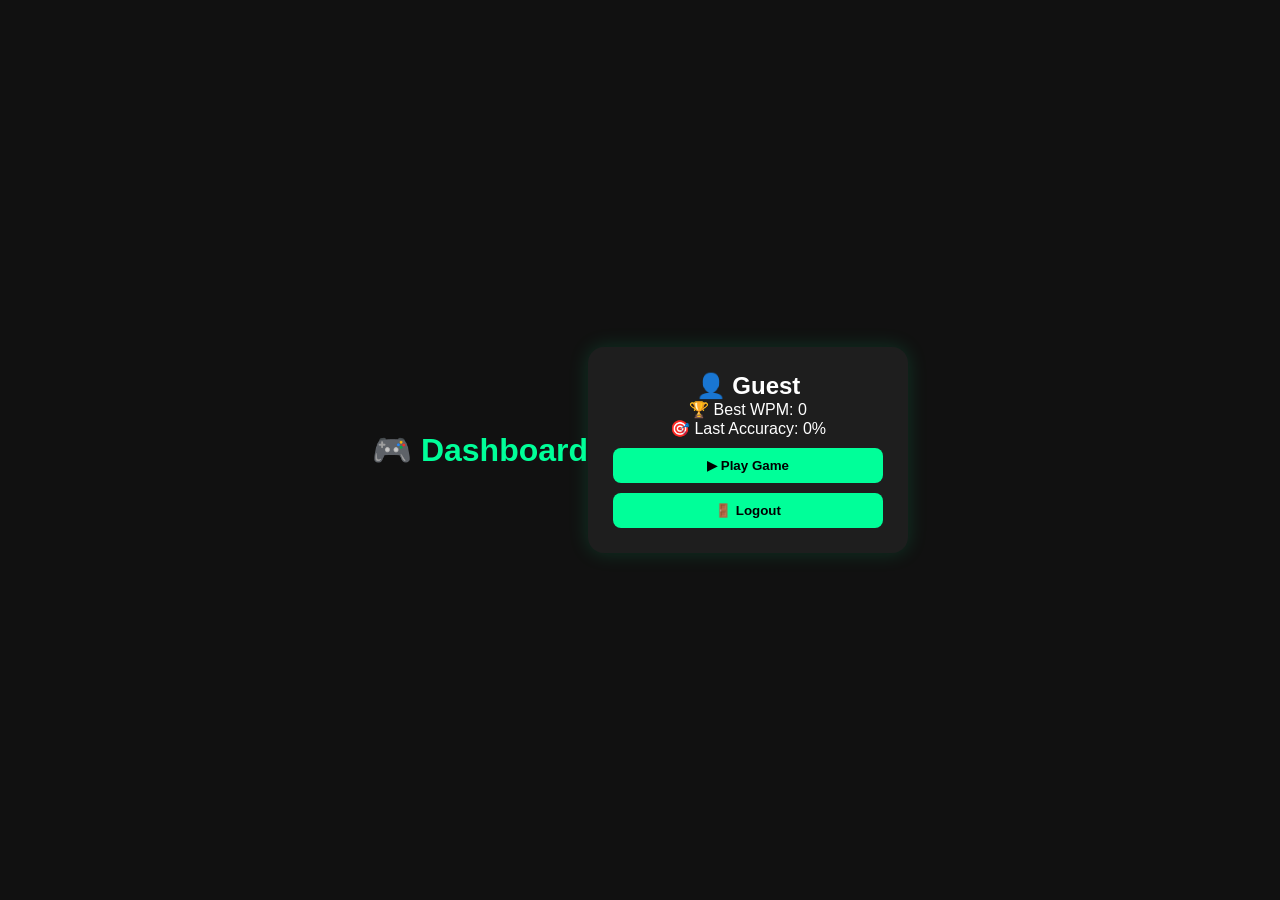
==== dashboard.html @ 45b15af0 "Typing game  files" ====
<!DOCTYPE html>
<html>
<head>
    <title>Dashboard</title>
    <link rel="stylesheet" href="style.css">
</head>
<body>

<div class="dash-container">

    <h1>🎮 Dashboard</h1>

    <div class="card">
        <h2 id="user"></h2>

        <p>🏆 Best WPM: <span id="bestWpm">0</span></p>
        <p>🎯 Last Accuracy: <span id="accuracy">0</span>%</p>

        <button onclick="playGame()">▶ Play Game</button>
        <button onclick="logout()">🚪 Logout</button>
    </div>

</div>

<script src="script.js"></script>

</body>
</html>
---- style.css ----
/* ===================== */
/* RESET                 */
/* ===================== */
* {
    margin: 0;
    padding: 0;
    box-sizing: border-box;
}

/* ===================== */
/* BASE BODY             */
/* ===================== */
body {
    font-family: Arial;
    background: #111;
    color: white;
}

/* ===================== */
/* GAME CENTER           */
/* ===================== */
.game-body {
    display: flex;
    justify-content: center;
    align-items: center;
    height: 100vh;
}

/* ===================== */
/* TOP ACTION BUTTONS    */
/* ===================== */
.top-actions {
    position: fixed;
    top: 10px;
    left: 10px;
    display: flex;
    gap: 10px;
    z-index: 999;
}

.top-actions button {
    padding: 8px 12px;
    border-radius: 8px;
    border: none;
    background: #00ff99;
    color: black;
    font-weight: bold;
    cursor: pointer;
}

.top-actions button:hover {
    background: #00cc77;
}

/* ===================== */
/* THEME BUTTON (TOP RIGHT) */
/* ===================== */
.top-controls {
    position: fixed;
    top: 10px;
    right: 10px;
    z-index: 9999;
}

#themeToggle {
    width: auto;
    padding: 8px 14px;
    border-radius: 10px;
    border: none;
    background: #00ff99;
    color: black;
    font-weight: bold;
    cursor: pointer;
    transition: 0.2s;
}

#themeToggle:hover {
    background: #00cc77;
    transform: scale(1.05);
}

/* ===================== */
/* MAIN CONTAINER        */
/* ===================== */
.container {
    width: 800px;
    background: #1e1e1e;
    padding: 20px;
    border-radius: 12px;
    box-shadow: 0 0 20px rgba(0,255,150,0.3);
}

/* ===================== */
/* TOP BAR               */
/* ===================== */
.top-bar {
    display: flex;
    justify-content: space-between;
    align-items: center;
}

h1 {
    color: #00ff99;
}

/* ===================== */
/* TEXT DISPLAY          */
/* ===================== */
#textDisplay {
    background: #2a2a2a;
    padding: 15px;
    border-radius: 8px;
    min-height: 80px;
    margin-bottom: 10px;
}

/* ===================== */
/* INPUT BOX             */
/* ===================== */
textarea {
    width: 100%;
    height: 100px;
    border: none;
    border-radius: 8px;
    padding: 10px;
    font-size: 16px;
    outline: none;
    background: #222;
    color: white;
}

/* ===================== */
/* BUTTONS               */
/* ===================== */
button {
    width: 100%;
    padding: 10px;
    margin-top: 10px;
    background: #00ff99;
    border: none;
    font-weight: bold;
    cursor: pointer;
    border-radius: 8px;
   
}

button:hover {
    background: #00cc77;
}

#restartBtn {
    background: #ff4444;
    color: white;
}

#restartBtn:hover {
    background: #cc3333;
}

/* ===================== */
/* STATS                 */
/* ===================== */
.stats {
    display: flex;
    justify-content: space-between;
    margin-top: 15px;
    flex-wrap: wrap;
    gap: 10px;
}

/* ===================== */
/* SELECT                */
/* ===================== */
select {
    width: 100%;
    padding: 8px;
    margin-top: 10px;
    border-radius: 8px;
}

/* ===================== */
/* COUNTDOWN             */
/* ===================== */
#countdown {
    text-align: center;
    font-size: 22px;
    color: #00ff99;
}

/* ===================== */
/* PROGRESS BAR          */
/* ===================== */
#progressBar {
    height: 8px;
    width: 100%;
    background: #333;
    border-radius: 10px;
    overflow: hidden;
    margin-bottom: 10px;
}

#progressBar div {
    height: 100%;
    background: linear-gradient(90deg, #00ff99, #00ccff);
    transition: width 0.2s ease;
}

/* ===================== */
/* AUTH PAGES            */
/* ===================== */
.auth-wrapper {
    height: 100vh;
    display: flex;
    justify-content: center;
    align-items: center;
    background: #111;
}

.auth-container {
    width: 350px;
    padding: 25px;
    background: #1e1e1e;
    border-radius: 12px;
    box-shadow: 0 0 20px rgba(0,255,150,0.2);
    text-align: center;
}

.auth-container input {
    width: 100%;
    padding: 12px;
    margin: 10px 0;
    border: 2px solid #333;
    border-radius: 8px;
    background: #2a2a2a;
    color: white;
    outline: none;
}

.auth-container input:focus {
    border-color: #00ff99;
    box-shadow: 0 0 8px #00ff99;
}
.auth-container a{
    font-size: 19px;
    color:red;
}
.auth-container p{
    margin-top: 10px;
}

/* ===================== */
/* BACK BUTTON           */
/* ===================== */
.back-btn {
    position: fixed;
    top: 20px;
    left: 20px;
    padding: 10px 16px;
    background: #00ff99;
    color: black;
    text-decoration: none;
    border-radius: 8px;
    font-weight: bold;
    z-index: 1000;
    transition: 0.2s;
}

.back-btn:hover {
    background: #00cc77;
    transform: scale(1.05);
}

/* ===================== */
/* DASHBOARD             */
/* ===================== */
.dash-container {
    height: 100vh;
    display: flex;
    justify-content: center;
    align-items: center;
}

.card {
    background: #1e1e1e;
    padding: 25px;
    border-radius: 16px;
    width: 320px;
    text-align: center;
    box-shadow: 0 0 20px rgba(0,255,150,0.15);
    animation: floatCard 4s ease-in-out infinite;
}

.card:hover {
    transform: translateY(-10px) scale(1.03);
    box-shadow: 0 0 35px rgba(0,255,150,0.35);
}

@keyframes floatCard {
    0% { transform: translateY(0); }
    50% { transform: translateY(-6px); }
    100% { transform: translateY(0); }
}

/* ===================== */
/* LIGHT MODE            */
/* ===================== */
body.light {
    background: #f5f5f5;
    color: #111;
}

body.light .container,
body.light .auth-container,
body.light .card {
    background: white;
    color: #111;
}

/* ===================== */
/* FIXED INPUT (SAFE MODE) */
/* ===================== */
body.light textarea#inputBox {
    background: #ffffff !important;
    color: #111 !important;

    border: 2px solid #00ff99;

    padding: 10px;
    font-size: 16px;

    border-radius: 8px;

    box-shadow: 0 0 10px rgba(0,0,0,0.15);

    width: 100%;
}

/* placeholder fix */
body.light textarea#inputBox::placeholder {
    color: #666;
}
body.light #textDisplay {
    background: #ffffff;
    color: #111111;
    border: 1px solid #ddd;
}
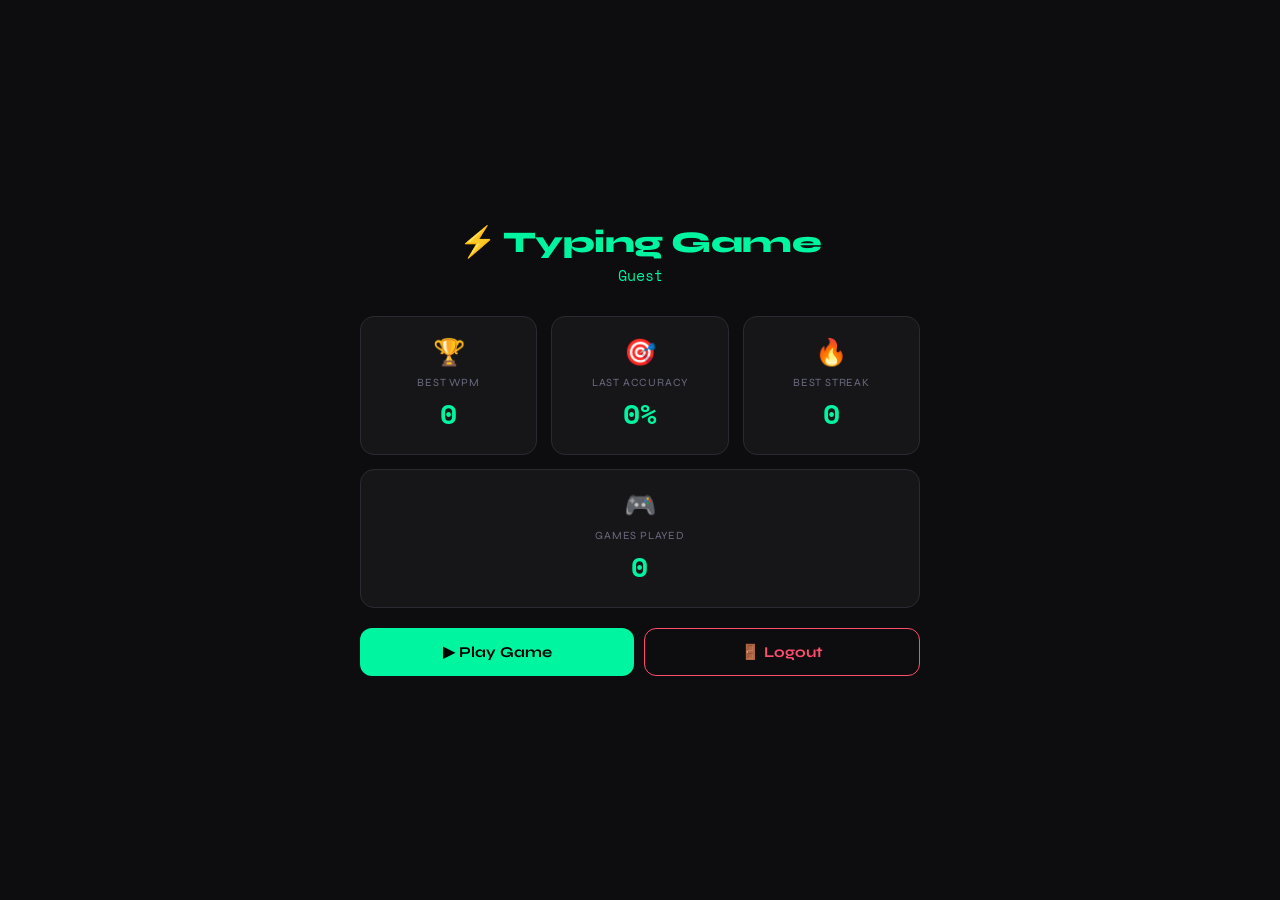
==== commit b81387b0: "Add gaming project files with fixed line endings" ====
--- a/dashboard.html
+++ b/dashboard.html
@@ -1,28 +1,47 @@
 <!DOCTYPE html>
-<html>
+<html lang="en">
 <head>
-    <title>Dashboard</title>
+    <meta charset="UTF-8">
+    <meta name="viewport" content="width=device-width, initial-scale=1.0">
+    <title>Dashboard — Typing Game</title>
     <link rel="stylesheet" href="style.css">
+    <script>if(localStorage.getItem("theme")==="light"){document.documentElement.classList.add("light-mode");}</script>
 </head>
-<body>
+<body class="dash-body">
 
-<div class="dash-container">
+<div class="dash-header">
+    <h1>⚡ Typing Game</h1>
+    <p id="dashUser" style="font-size:15px;color:var(--accent);margin-top:4px;"></p>
+</div>
 
-    <h1>🎮 Dashboard</h1>
+<div class="dash-grid">
+    <div class="dash-card">
+        <div class="dash-icon">🏆</div>
+        <div class="dash-stat-label">Best WPM</div>
+        <div class="dash-stat-value" id="dashBestWpm">0</div>
+    </div>
+    <div class="dash-card">
+        <div class="dash-icon">🎯</div>
+        <div class="dash-stat-label">Last Accuracy</div>
+        <div class="dash-stat-value" id="dashAccuracy">0%</div>
+    </div>
+    <div class="dash-card">
+        <div class="dash-icon">🔥</div>
+        <div class="dash-stat-label">Best Streak</div>
+        <div class="dash-stat-value" id="dashStreak">0</div>
+    </div>
+    <div class="dash-card" style="grid-column: span 3;">
+        <div class="dash-icon">🎮</div>
+        <div class="dash-stat-label">Games Played</div>
+        <div class="dash-stat-value" id="dashGames">0</div>
+    </div>
+</div>
 
-    <div class="card">
-        <h2 id="user"></h2>
-
-        <p>🏆 Best WPM: <span id="bestWpm">0</span></p>
-        <p>🎯 Last Accuracy: <span id="accuracy">0</span>%</p>
-
-        <button onclick="playGame()">▶ Play Game</button>
-        <button onclick="logout()">🚪 Logout</button>
-    </div>
-
+<div class="dash-actions">
+    <button onclick="playGame()">▶ Play Game</button>
+    <button class="btn-logout" onclick="logout()">🚪 Logout</button>
 </div>
 
 <script src="script.js"></script>
-
 </body>
-</html>+</html>
--- a/style.css
+++ b/style.css
@@ -1,30 +1,142 @@
+/* ===================== */
+/* FONTS                 */
+/* ===================== */
+@import url('https://fonts.googleapis.com/css2?family=Space+Mono:wght@400;700&family=Syne:wght@400;600;700;800&display=swap');
 
 /* ===================== */
 /* RESET                 */
 /* ===================== */
-* {
+*, *::before, *::after {
     margin: 0;
     padding: 0;
     box-sizing: border-box;
 }
 
 /* ===================== */
+/* CSS VARIABLES         */
+/* ===================== */
+:root {
+    --bg: #0d0d0f;
+    --surface: #161619;
+    --surface2: #1f1f24;
+    --border: #2a2a32;
+    --accent: #00f5a0;
+    --accent2: #00c8ff;
+    --danger: #ff4d6d;
+    --warn: #ffd166;
+    --text: #e8e8f0;
+    --muted: #6b6b80;
+    --radius: 12px;
+    --shadow: 0 0 40px rgba(0,245,160,0.08);
+}
+
+body.light {
+    --bg: #f0f0f5;
+    --surface: #ffffff;
+    --surface2: #f5f5fa;
+    --border: #dddde8;
+    --text: #111118;
+    --muted: #77778a;
+    --shadow: 0 0 40px rgba(0,0,0,0.08);
+}
+
+/* Applied immediately via JS before body renders */
+html.light-mode body,
+html.light-mode {
+    background: #f0f0f5;
+}
+
+/* Light mode - fix any elements with hardcoded dark colors */
+body.light textarea {
+    background: #ffffff;
+    color: #111118;
+    border-color: #dddde8;
+}
+
+body.light textarea:focus {
+    border-color: var(--accent);
+}
+
+body.light select {
+    background: #ffffff;
+    color: #111118;
+    border-color: #dddde8;
+}
+
+body.light #textDisplay {
+    background: #f5f5fa;
+    color: #111118;
+    border-color: #dddde8;
+}
+
+body.light .stat-box {
+    background: #f5f5fa;
+    border-color: #dddde8;
+}
+
+body.light .feature-pill {
+    background: #ffffff;
+    border-color: #dddde8;
+}
+
+body.light .modal-box {
+    background: #ffffff;
+}
+
+body.light .modal-stat {
+    background: #f5f5fa;
+    border-color: #dddde8;
+}
+
+body.light .welcome-panel,
+body.light .best-stat {
+    background: #ffffff;
+    border-color: #dddde8;
+}
+
+body.light .best-stat {
+    background: #f5f5fa;
+}
+
+body.light .top-actions button,
+body.light #themeToggle,
+body.light .back-btn {
+    background: #ffffff;
+    color: #111118;
+    border-color: #dddde8;
+}
+
+body.light .dash-card {
+    background: #ffffff;
+    border-color: #dddde8;
+}
+
+/* ===================== */
 /* BASE BODY             */
 /* ===================== */
 body {
-    font-family: Arial;
-    background: #111;
-    color: white;
-}
-
-/* ===================== */
-/* GAME CENTER           */
+    font-family: 'Syne', sans-serif;
+    background: var(--bg);
+    color: var(--text);
+    min-height: 100vh;
+    transition: background 0.3s, color 0.3s;
+}
+
+/* ===================== */
+/* SCROLLBAR             */
+/* ===================== */
+::-webkit-scrollbar { width: 6px; }
+::-webkit-scrollbar-track { background: var(--bg); }
+::-webkit-scrollbar-thumb { background: var(--border); border-radius: 4px; }
+
+/* ===================== */
+/* GAME BODY             */
 /* ===================== */
 .game-body {
     display: flex;
     justify-content: center;
-    align-items: center;
-    height: 100vh;
+    align-items: flex-start;
+    padding: 80px 20px 40px;
 }
 
 /* ===================== */
@@ -32,63 +144,73 @@
 /* ===================== */
 .top-actions {
     position: fixed;
-    top: 10px;
-    left: 10px;
+    top: 14px;
+    left: 14px;
     display: flex;
-    gap: 10px;
+    gap: 8px;
     z-index: 999;
 }
 
 .top-actions button {
-    padding: 8px 12px;
+    padding: 8px 14px;
     border-radius: 8px;
-    border: none;
-    background: #00ff99;
-    color: black;
-    font-weight: bold;
+    border: 1px solid var(--border);
+    background: var(--surface);
+    color: var(--text);
+    font-family: 'Syne', sans-serif;
+    font-size: 13px;
+    font-weight: 600;
     cursor: pointer;
+    transition: all 0.2s;
 }
 
 .top-actions button:hover {
-    background: #00cc77;
-}
-
-/* ===================== */
-/* THEME BUTTON (TOP RIGHT) */
+    border-color: var(--accent);
+    color: var(--accent);
+}
+
+/* ===================== */
+/* THEME TOGGLE          */
 /* ===================== */
 .top-controls {
     position: fixed;
-    top: 10px;
-    right: 10px;
+    top: 14px;
+    right: 14px;
     z-index: 9999;
 }
 
 #themeToggle {
     width: auto;
-    padding: 8px 14px;
-    border-radius: 10px;
-    border: none;
-    background: #00ff99;
-    color: black;
-    font-weight: bold;
+    padding: 8px 16px;
+    border-radius: 8px;
+    border: 1px solid var(--border);
+    background: var(--surface);
+    color: var(--text);
+    font-family: 'Syne', sans-serif;
+    font-size: 13px;
+    font-weight: 600;
     cursor: pointer;
-    transition: 0.2s;
+    margin-top: 0;
+    transition: all 0.2s;
 }
 
 #themeToggle:hover {
-    background: #00cc77;
-    transform: scale(1.05);
+    border-color: var(--accent);
+    color: var(--accent);
+    transform: none;
 }
 
 /* ===================== */
 /* MAIN CONTAINER        */
 /* ===================== */
 .container {
-    width: 800px;
-    background: #1e1e1e;
-    padding: 20px;
-    border-radius: 12px;
-    box-shadow: 0 0 20px rgba(0,255,150,0.3);
+    width: 100%;
+    max-width: 820px;
+    background: var(--surface);
+    padding: 28px 32px;
+    border-radius: 18px;
+    border: 1px solid var(--border);
+    box-shadow: var(--shadow);
 }
 
 /* ===================== */
@@ -98,21 +220,58 @@
     display: flex;
     justify-content: space-between;
     align-items: center;
+    margin-bottom: 6px;
 }
 
 h1 {
-    color: #00ff99;
+    font-size: 26px;
+    font-weight: 800;
+    color: var(--accent);
+    letter-spacing: -0.5px;
+}
+
+#userLabel {
+    font-size: 13px;
+    color: var(--muted);
+    margin-bottom: 14px;
+    font-family: 'Space Mono', monospace;
+}
+
+/* ===================== */
+/* PROGRESS BAR          */
+/* ===================== */
+#progressBar {
+    height: 5px;
+    width: 100%;
+    background: var(--surface2);
+    border-radius: 10px;
+    overflow: hidden;
+    margin-bottom: 14px;
+}
+
+#progressBar div {
+    height: 100%;
+    background: linear-gradient(90deg, var(--accent), var(--accent2));
+    border-radius: 10px;
+    transition: width 0.15s ease;
 }
 
 /* ===================== */
 /* TEXT DISPLAY          */
 /* ===================== */
 #textDisplay {
-    background: #2a2a2a;
-    padding: 15px;
-    border-radius: 8px;
-    min-height: 80px;
-    margin-bottom: 10px;
+    background: var(--surface2);
+    border: 1px solid var(--border);
+    padding: 18px 20px;
+    border-radius: var(--radius);
+    min-height: 90px;
+    margin-bottom: 12px;
+    font-family: 'Space Mono', monospace;
+    font-size: 17px;
+    line-height: 1.7;
+    letter-spacing: 0.3px;
+    color: var(--muted);
+    transition: background 0.3s;
 }
 
 /* ===================== */
@@ -120,133 +279,412 @@
 /* ===================== */
 textarea {
     width: 100%;
-    height: 100px;
+    height: 90px;
+    border: 1.5px solid var(--border);
+    border-radius: var(--radius);
+    padding: 14px 16px;
+    font-size: 16px;
+    font-family: 'Space Mono', monospace;
+    outline: none;
+    background: var(--surface2);
+    color: var(--text);
+    resize: none;
+    transition: border-color 0.2s, box-shadow 0.2s;
+}
+
+textarea:focus {
+    border-color: var(--accent);
+    box-shadow: 0 0 0 3px rgba(0,245,160,0.1);
+}
+
+textarea::placeholder {
+    color: var(--muted);
+}
+
+textarea:disabled {
+    opacity: 0.45;
+    cursor: not-allowed;
+}
+
+/* ===================== */
+/* GAME CONTROLS ROW     */
+/* ===================== */
+.game-controls {
+    display: flex;
+    gap: 10px;
+    margin-top: 12px;
+    align-items: center;
+}
+
+.game-controls select {
+    flex: 1;
+    padding: 10px 14px;
+    border-radius: var(--radius);
+    border: 1.5px solid var(--border);
+    background: var(--surface2);
+    color: var(--text);
+    font-family: 'Syne', sans-serif;
+    font-size: 14px;
+    font-weight: 600;
+    cursor: pointer;
+    outline: none;
+    transition: border-color 0.2s;
+    margin: 0;
+    width: auto;
+}
+
+.game-controls select:focus {
+    border-color: var(--accent);
+}
+
+/* ===================== */
+/* BUTTONS               */
+/* ===================== */
+button {
+    padding: 10px 20px;
+    background: var(--accent);
+    color: #000;
     border: none;
-    border-radius: 8px;
-    padding: 10px;
-    font-size: 16px;
-    outline: none;
-    background: #222;
+    font-family: 'Syne', sans-serif;
+    font-weight: 700;
+    font-size: 14px;
+    cursor: pointer;
+    border-radius: var(--radius);
+    transition: all 0.2s;
+    width: auto;
+    margin-top: 0;
+}
+
+button:hover {
+    filter: brightness(1.1);
+    transform: translateY(-1px);
+}
+
+button:active {
+    transform: translateY(0);
+}
+
+#startBtn {
+    flex: 2;
+    background: var(--accent);
+    color: #000;
+}
+
+#restartBtn {
+    flex: 1;
+    background: transparent;
+    color: var(--danger);
+    border: 1.5px solid var(--danger);
+}
+
+#restartBtn:hover {
+    background: var(--danger);
     color: white;
-}
-
-/* ===================== */
-/* BUTTONS               */
-/* ===================== */
-button {
-    width: 100%;
-    padding: 10px;
-    margin-top: 10px;
-    background: #00ff99;
-    border: none;
-    font-weight: bold;
-    cursor: pointer;
-    border-radius: 8px;
-   
-}
-
-button:hover {
-    background: #00cc77;
-}
-
-#restartBtn {
-    background: #ff4444;
-    color: white;
-}
-
-#restartBtn:hover {
-    background: #cc3333;
-}
-
-/* ===================== */
-/* STATS                 */
+    filter: none;
+}
+
+/* ===================== */
+/* COUNTDOWN             */
+/* ===================== */
+#countdown {
+    text-align: center;
+    font-size: 48px;
+    font-weight: 800;
+    color: var(--accent);
+    min-height: 60px;
+    line-height: 60px;
+    margin: 6px 0;
+    font-family: 'Space Mono', monospace;
+    animation: pulse 0.5s ease;
+}
+
+@keyframes pulse {
+    0% { transform: scale(1.4); opacity: 0; }
+    100% { transform: scale(1); opacity: 1; }
+}
+
+/* ===================== */
+/* STATS GRID            */
 /* ===================== */
 .stats {
+    display: grid;
+    grid-template-columns: repeat(5, 1fr);
+    gap: 8px;
+    margin-top: 16px;
+}
+
+.stat-box {
+    background: var(--surface2);
+    border: 1px solid var(--border);
+    border-radius: 10px;
+    padding: 10px 8px;
+    text-align: center;
+}
+
+.stat-box .stat-label {
+    font-size: 11px;
+    color: var(--muted);
+    text-transform: uppercase;
+    letter-spacing: 0.8px;
+    display: block;
+    margin-bottom: 4px;
+}
+
+.stat-box .stat-value {
+    font-family: 'Space Mono', monospace;
+    font-size: 20px;
+    font-weight: 700;
+    color: var(--accent);
+}
+
+/* ===================== */
+/* BEST WPM BANNER       */
+/* ===================== */
+.best-banner {
+    margin-top: 12px;
+    text-align: center;
+    font-size: 13px;
+    color: var(--muted);
+    font-family: 'Space Mono', monospace;
+}
+
+.best-banner span {
+    color: var(--warn);
+    font-weight: 700;
+}
+
+/* ===================== */
+/* RESULT MODAL          */
+/* ===================== */
+.modal-overlay {
+    display: none;
+    position: fixed;
+    inset: 0;
+    background: rgba(0,0,0,0.75);
+    backdrop-filter: blur(6px);
+    z-index: 10000;
+    justify-content: center;
+    align-items: center;
+}
+
+.modal-overlay.show {
     display: flex;
-    justify-content: space-between;
-    margin-top: 15px;
-    flex-wrap: wrap;
+    animation: fadeIn 0.25s ease;
+}
+
+@keyframes fadeIn {
+    from { opacity: 0; }
+    to { opacity: 1; }
+}
+
+.modal-box {
+    background: var(--surface);
+    border: 1px solid var(--border);
+    border-radius: 20px;
+    padding: 36px 40px;
+    width: 400px;
+    text-align: center;
+    box-shadow: 0 0 60px rgba(0,245,160,0.15);
+    animation: slideUp 0.3s ease;
+}
+
+@keyframes slideUp {
+    from { transform: translateY(20px); opacity: 0; }
+    to { transform: translateY(0); opacity: 1; }
+}
+
+.modal-box h2 {
+    font-size: 22px;
+    font-weight: 800;
+    margin-bottom: 6px;
+    color: var(--accent);
+}
+
+.modal-box .modal-sub {
+    font-size: 13px;
+    color: var(--muted);
+    margin-bottom: 24px;
+}
+
+.modal-stats {
+    display: grid;
+    grid-template-columns: 1fr 1fr;
+    gap: 12px;
+    margin-bottom: 24px;
+}
+
+.modal-stat {
+    background: var(--surface2);
+    border-radius: 10px;
+    padding: 14px;
+    border: 1px solid var(--border);
+}
+
+.modal-stat .label {
+    font-size: 11px;
+    color: var(--muted);
+    text-transform: uppercase;
+    letter-spacing: 0.8px;
+}
+
+.modal-stat .value {
+    font-family: 'Space Mono', monospace;
+    font-size: 28px;
+    font-weight: 700;
+    color: var(--text);
+    margin-top: 4px;
+}
+
+.modal-stat.highlight .value {
+    color: var(--accent);
+}
+
+.modal-actions {
+    display: flex;
     gap: 10px;
 }
 
-/* ===================== */
-/* SELECT                */
+.modal-actions button {
+    flex: 1;
+    padding: 12px;
+    font-size: 14px;
+}
+
+.modal-actions .btn-play-again {
+    background: var(--accent);
+    color: #000;
+}
+
+.modal-actions .btn-close {
+    background: transparent;
+    color: var(--muted);
+    border: 1.5px solid var(--border);
+}
+
+.modal-actions .btn-close:hover {
+    border-color: var(--muted);
+    color: var(--text);
+    filter: none;
+}
+
+.new-record-badge {
+    display: inline-block;
+    background: var(--warn);
+    color: #000;
+    font-size: 11px;
+    font-weight: 700;
+    padding: 3px 10px;
+    border-radius: 20px;
+    margin-bottom: 16px;
+    letter-spacing: 0.5px;
+    text-transform: uppercase;
+}
+
+/* ===================== */
+/* SELECT (global)       */
 /* ===================== */
 select {
     width: 100%;
-    padding: 8px;
+    padding: 10px 14px;
     margin-top: 10px;
-    border-radius: 8px;
-}
-
-/* ===================== */
-/* COUNTDOWN             */
-/* ===================== */
-#countdown {
-    text-align: center;
-    font-size: 22px;
-    color: #00ff99;
-}
-
-/* ===================== */
-/* PROGRESS BAR          */
-/* ===================== */
-#progressBar {
-    height: 8px;
-    width: 100%;
-    background: #333;
-    border-radius: 10px;
-    overflow: hidden;
-    margin-bottom: 10px;
-}
-
-#progressBar div {
-    height: 100%;
-    background: linear-gradient(90deg, #00ff99, #00ccff);
-    transition: width 0.2s ease;
+    border-radius: var(--radius);
+    border: 1.5px solid var(--border);
+    background: var(--surface2);
+    color: var(--text);
+    font-family: 'Syne', sans-serif;
+    font-size: 14px;
+    font-weight: 600;
+    cursor: pointer;
+    outline: none;
 }
 
 /* ===================== */
 /* AUTH PAGES            */
 /* ===================== */
 .auth-wrapper {
-    height: 100vh;
+    min-height: 100vh;
     display: flex;
     justify-content: center;
     align-items: center;
-    background: #111;
+    padding: 20px;
 }
 
 .auth-container {
-    width: 350px;
-    padding: 25px;
-    background: #1e1e1e;
-    border-radius: 12px;
-    box-shadow: 0 0 20px rgba(0,255,150,0.2);
+    width: 100%;
+    max-width: 380px;
+    padding: 36px 32px;
+    background: var(--surface);
+    border-radius: 18px;
+    border: 1px solid var(--border);
+    box-shadow: var(--shadow);
     text-align: center;
+}
+
+.auth-container h2 {
+    font-size: 22px;
+    font-weight: 800;
+    margin-bottom: 8px;
+    color: var(--text);
+}
+
+.auth-subtitle {
+    font-size: 13px;
+    color: var(--muted);
+    margin-bottom: 24px;
 }
 
 .auth-container input {
     width: 100%;
+    padding: 12px 14px;
+    margin: 6px 0;
+    border: 1.5px solid var(--border);
+    border-radius: 10px;
+    background: var(--surface2);
+    color: var(--text);
+    font-family: 'Syne', sans-serif;
+    font-size: 14px;
+    outline: none;
+    transition: border-color 0.2s, box-shadow 0.2s;
+}
+
+.auth-container input:focus {
+    border-color: var(--accent);
+    box-shadow: 0 0 0 3px rgba(0,245,160,0.1);
+}
+
+.auth-container input::placeholder {
+    color: var(--muted);
+}
+
+.auth-container button {
+    width: 100%;
     padding: 12px;
-    margin: 10px 0;
-    border: 2px solid #333;
-    border-radius: 8px;
-    background: #2a2a2a;
-    color: white;
-    outline: none;
-}
-
-.auth-container input:focus {
-    border-color: #00ff99;
-    box-shadow: 0 0 8px #00ff99;
-}
-.auth-container a{
-    font-size: 19px;
-    color:red;
-}
-.auth-container p{
+    margin-top: 14px;
+    font-size: 15px;
+}
+
+.auth-container p {
+    margin-top: 14px;
+    font-size: 13px;
+    color: var(--muted);
+}
+
+.auth-container a {
+    color: var(--accent);
+    font-size: 13px;
+    text-decoration: none;
+    font-weight: 600;
+}
+
+.auth-container a:hover {
+    text-decoration: underline;
+}
+
+#errorMsg, #resetMsg {
+    font-size: 13px;
     margin-top: 10px;
+    min-height: 20px;
+    font-family: 'Space Mono', monospace;
 }
 
 /* ===================== */
@@ -254,94 +692,129 @@
 /* ===================== */
 .back-btn {
     position: fixed;
-    top: 20px;
-    left: 20px;
-    padding: 10px 16px;
-    background: #00ff99;
-    color: black;
+    top: 16px;
+    left: 16px;
+    padding: 8px 16px;
+    background: var(--surface);
+    border: 1px solid var(--border);
+    color: var(--text);
     text-decoration: none;
     border-radius: 8px;
-    font-weight: bold;
+    font-family: 'Syne', sans-serif;
+    font-size: 13px;
+    font-weight: 600;
     z-index: 1000;
-    transition: 0.2s;
+    transition: all 0.2s;
 }
 
 .back-btn:hover {
-    background: #00cc77;
-    transform: scale(1.05);
+    border-color: var(--accent);
+    color: var(--accent);
+    transform: none;
 }
 
 /* ===================== */
 /* DASHBOARD             */
 /* ===================== */
-.dash-container {
-    height: 100vh;
+.dash-body {
+    min-height: 100vh;
     display: flex;
+    flex-direction: column;
     justify-content: center;
     align-items: center;
-}
-
-.card {
-    background: #1e1e1e;
-    padding: 25px;
-    border-radius: 16px;
-    width: 320px;
+    padding: 20px;
+    gap: 20px;
+}
+
+.dash-header {
     text-align: center;
-    box-shadow: 0 0 20px rgba(0,255,150,0.15);
-    animation: floatCard 4s ease-in-out infinite;
-}
-
-.card:hover {
-    transform: translateY(-10px) scale(1.03);
-    box-shadow: 0 0 35px rgba(0,255,150,0.35);
-}
-
-@keyframes floatCard {
-    0% { transform: translateY(0); }
-    50% { transform: translateY(-6px); }
-    100% { transform: translateY(0); }
-}
-
-/* ===================== */
-/* LIGHT MODE            */
-/* ===================== */
-body.light {
-    background: #f5f5f5;
-    color: #111;
-}
-
-body.light .container,
-body.light .auth-container,
-body.light .card {
-    background: white;
-    color: #111;
-}
-
-/* ===================== */
-/* FIXED INPUT (SAFE MODE) */
-/* ===================== */
-body.light textarea#inputBox {
-    background: #ffffff !important;
-    color: #111 !important;
-
-    border: 2px solid #00ff99;
-
-    padding: 10px;
-    font-size: 16px;
-
-    border-radius: 8px;
-
-    box-shadow: 0 0 10px rgba(0,0,0,0.15);
-
+    margin-bottom: 10px;
+}
+
+.dash-header h1 {
+    font-size: 30px;
+    margin-bottom: 4px;
+}
+
+.dash-header p {
+    color: var(--muted);
+    font-size: 14px;
+    font-family: 'Space Mono', monospace;
+}
+
+.dash-grid {
+    display: grid;
+    grid-template-columns: repeat(3, 1fr);
+    gap: 14px;
     width: 100%;
-}
-
-/* placeholder fix */
-body.light textarea#inputBox::placeholder {
-    color: #666;
-}
-body.light #textDisplay {
-    background: #ffffff;
-    color: #111111;
-    border: 1px solid #ddd;
-}+    max-width: 560px;
+}
+
+.dash-card {
+    background: var(--surface);
+    border: 1px solid var(--border);
+    border-radius: 14px;
+    padding: 20px 16px;
+    text-align: center;
+    transition: border-color 0.2s, transform 0.2s;
+}
+
+.dash-card:hover {
+    border-color: var(--accent);
+    transform: translateY(-3px);
+}
+
+.dash-card .dash-icon {
+    font-size: 26px;
+    margin-bottom: 8px;
+}
+
+.dash-card .dash-stat-label {
+    font-size: 11px;
+    color: var(--muted);
+    text-transform: uppercase;
+    letter-spacing: 0.8px;
+}
+
+.dash-card .dash-stat-value {
+    font-family: 'Space Mono', monospace;
+    font-size: 28px;
+    font-weight: 700;
+    color: var(--accent);
+    margin-top: 4px;
+}
+
+.dash-actions {
+    display: flex;
+    gap: 10px;
+    width: 100%;
+    max-width: 560px;
+}
+
+.dash-actions button {
+    flex: 1;
+    padding: 14px;
+    font-size: 15px;
+}
+
+.btn-logout {
+    background: transparent !important;
+    color: var(--danger) !important;
+    border: 1.5px solid var(--danger) !important;
+}
+
+.btn-logout:hover {
+    background: var(--danger) !important;
+    color: white !important;
+}
+
+/* ===================== */
+/* RESPONSIVE            */
+/* ===================== */
+@media (max-width: 600px) {
+    .container { padding: 20px 16px; }
+    .stats { grid-template-columns: repeat(3, 1fr); }
+    .dash-grid { grid-template-columns: repeat(2, 1fr); }
+    .modal-box { width: 90%; padding: 28px 20px; }
+    .top-actions button { font-size: 11px; padding: 7px 10px; }
+}
